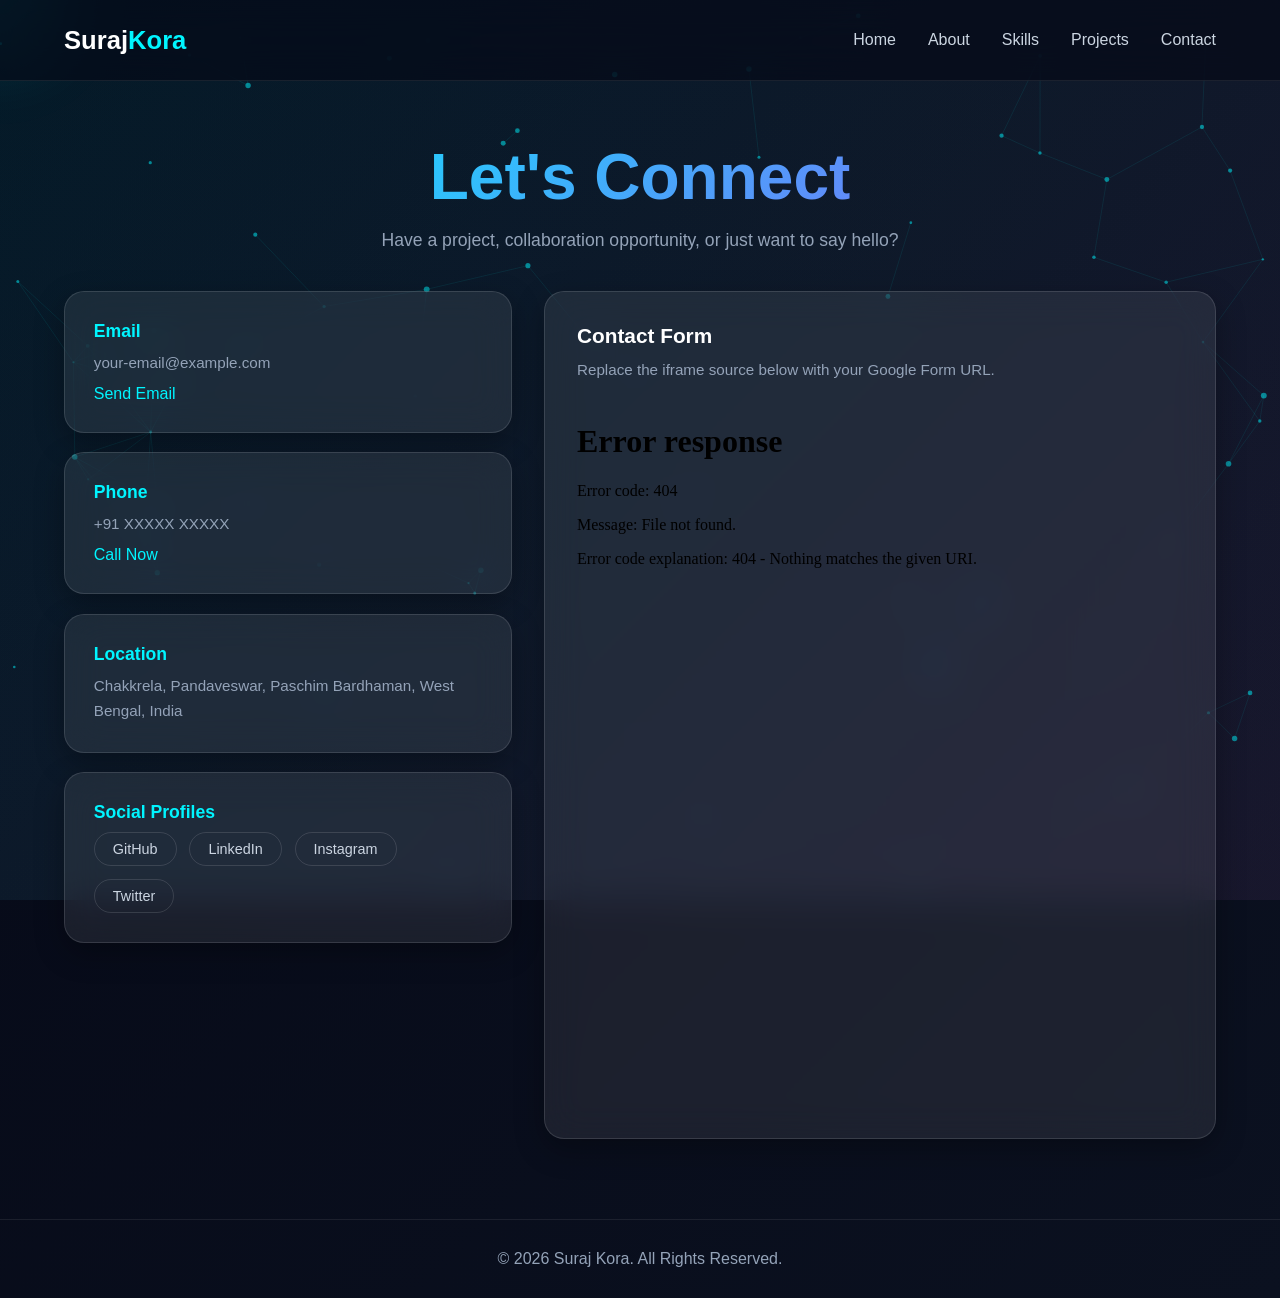
==== contact.html @ 85514a06 "Add files via upload" ====
<!DOCTYPE html><html lang="en"><head><meta charset="UTF-8">
<meta name="viewport" content="width=device-width, initial-scale=1.0"><title>Contact | Suraj Kora</title><meta name="description"
content="Contact Suraj Kora for collaboration, freelance work, projects and opportunities.">

<link rel="stylesheet" href="css/style.css">
<link rel="stylesheet" href="css/animations.css">
<link rel="stylesheet" href="css/responsive.css"><script defer src="js/main.js"></script><script defer src="js/animations.js"></script></head><body><div id="particles"></div><header class="header"><nav class="navbar container"><a href="index.html" class="logo">
Suraj<span>Kora</span>
</a><ul class="nav-links"><li><a href="index.html">Home</a></li>
<li><a href="index.html#about">About</a></li>
<li><a href="skills.html">Skills</a></li>
<li><a href="projects.html">Projects</a></li>
<li><a href="contact.html" class="active">Contact</a></li></ul><div class="hamburger"><span></span>
<span></span>
<span></span>

</div></nav></header><section class="container page-hero"><div class="section-title reveal"><h1>Let's Connect</h1><p>Have a project, collaboration opportunity,
or just want to say hello?

</p></div></section><section class="container"><div class="contact-grid"><div class="contact-info"><div class="glass contact-card reveal"><h3>Email</h3><p>
your-email@example.com
</p><a href="mailto:your-email@example.com">Send Email

</a></div><div class="glass contact-card reveal"><h3>Phone</h3><p>
+91 XXXXX XXXXX
</p><a href="tel:+91XXXXXXXXXX">Call Now

</a></div><div class="glass contact-card reveal"><h3>Location</h3><p>Chakkrela,
Pandaveswar,
Paschim Bardhaman,
West Bengal,
India

</p></div><div class="glass contact-card reveal"><h3>Social Profiles</h3><div class="contact-social"><a href="#">
GitHub
</a><a href="#">
LinkedIn
</a><a href="#">
Instagram
</a><a href="#">
Twitter
</a></div></div></div><div class="glass form-card reveal"><h3>
Contact Form
</h3><p>Replace the iframe source below
with your Google Form URL.

</p><iframe src="YOUR_GOOGLE_FORM_LINK"
width="100%"
height="700"
frameborder="0"
marginheight="0"
marginwidth="0"
title="Contact Form"
loading="lazy"
style="border:0;border-radius:12px;">
</iframe></div></div></section><footer class="footer"><p>
© 2026 Suraj Kora. All Rights Reserved.
</p></footer></body>
</html>
---- css/style.css ----
/* ==========================================
SURAJ KORA PORTFOLIO
MAIN STYLESHEET
========================================== */

:root{

--bg-primary:#050816;
--bg-secondary:#0b1120;
--card-bg:rgba(255,255,255,.08);

--accent:#00f5ff;
--accent2:#8b5cf6;
--accent3:#ff4ecd;

--white:#ffffff;
--text:#cbd5e1;
--text-light:#94a3b8;

--border:rgba(255,255,255,.12);

--shadow:
0 10px 30px rgba(0,0,0,.3);

--radius:20px;

--transition:.35s ease;

}

/* ==========================================
RESET
========================================== */

*{
margin:0;
padding:0;
box-sizing:border-box;
}

html{
scroll-behavior:smooth;
}

body{

font-family:'Poppins',sans-serif;

background:
linear-gradient(
135deg,
#050816,
#0b1120
);

color:var(--white);

overflow-x:hidden;

min-height:100vh;

}

img{
max-width:100%;
display:block;
}

a{
text-decoration:none;
}

ul{
list-style:none;
}

/* ==========================================
REUSABLE
========================================== */

.container{

width:min(1200px,90%);
margin:auto;

}

.section-title{

text-align:center;
margin-bottom:4rem;

}

.section-title h2{

font-size:clamp(2rem,4vw,3rem);
margin-bottom:.7rem;

}

.section-title p{

color:var(--text-light);

}

.glass{

background:var(--card-bg);

backdrop-filter:blur(18px);

border:1px solid var(--border);

border-radius:var(--radius);

box-shadow:var(--shadow);

}

.btn{

display:inline-flex;

align-items:center;
justify-content:center;

padding:14px 28px;

border-radius:50px;

font-weight:600;

transition:var(--transition);

cursor:pointer;

}

.btn-primary{

background:
linear-gradient(
135deg,
var(--accent),
var(--accent2)
);

color:#000;

}

.btn-primary:hover{

transform:translateY(-5px);

}

.btn-secondary{

border:1px solid var(--border);

color:var(--white);

}

.btn-secondary:hover{

background:rgba(255,255,255,.08);

}

/* ==========================================
PARTICLES
========================================== */

#particles{

position:fixed;

top:0;
left:0;

width:100%;
height:100%;

z-index:-2;

}

/* ==========================================
FLOATING SHAPES
========================================== */

.floating-shape{

position:fixed;

border-radius:50%;

filter:blur(80px);

opacity:.25;

z-index:-1;

}

.shape1{

width:300px;
height:300px;

background:var(--accent);

top:10%;
left:-100px;

}

.shape2{

width:350px;
height:350px;

background:var(--accent2);

right:-120px;
top:50%;

}

.shape3{

width:250px;
height:250px;

background:var(--accent3);

bottom:-100px;
left:40%;

}

/* ==========================================
HEADER
========================================== */

.header{

position:fixed;

width:100%;

top:0;

z-index:1000;

backdrop-filter:blur(20px);

background:
rgba(5,8,22,.65);

border-bottom:
1px solid rgba(255,255,255,.08);

}

.navbar{

height:80px;

display:flex;

align-items:center;
justify-content:space-between;

}

.logo{

font-size:1.6rem;

font-weight:800;

color:white;

}

.logo span{

color:var(--accent);

}

.nav-links{

display:flex;
gap:2rem;

}

.nav-links a{

color:var(--text);

transition:var(--transition);

}

.nav-links a:hover,
.nav-links a.active{

color:var(--accent);

}

.hamburger{

display:none;

flex-direction:column;

gap:5px;

cursor:pointer;

}

.hamburger span{

width:28px;
height:3px;

background:white;

border-radius:50px;

}

/* ==========================================
HERO SECTION
========================================== */

.hero{

min-height:100vh;

display:grid;

grid-template-columns:
repeat(2,1fr);

align-items:center;

gap:4rem;

padding-top:120px;

}

.hero-tag{

color:var(--accent);

margin-bottom:1rem;

font-size:1rem;

}

.hero-title{

font-size:
clamp(3rem,8vw,6rem);

line-height:1.1;

margin-bottom:1rem;

}

.typing-text{

font-size:
clamp(1.3rem,3vw,2rem);

color:var(--accent2);

margin-bottom:1.5rem;

min-height:50px;

}

.hero-description{

color:var(--text);

line-height:1.8;

margin-bottom:2rem;

}

.hero-buttons{

display:flex;
flex-wrap:wrap;

gap:1rem;

margin-bottom:2rem;

}

.social-links{

display:flex;

gap:1rem;

flex-wrap:wrap;

}

.social-links a{

color:var(--text-light);

transition:var(--transition);

}

.social-links a:hover{

color:var(--accent);

}

/* ==========================================
PROFILE CARD
========================================== */

.profile-card{

position:relative;

padding:20px;

max-width:420px;

margin:auto;

overflow:hidden;

}

.profile-card img{

border-radius:20px;

}

.glow-ring{

position:absolute;

inset:-100px;

background:
radial-gradient(
circle,
rgba(0,245,255,.25),
transparent
);

pointer-events:none;

}

/* ==========================================
ABOUT
========================================== */

.about{

padding:120px 0;

}

.about-grid{

display:grid;

grid-template-columns:
1.2fr 1fr;

gap:2rem;

}

.about-text{

padding:2rem;

}

.about-text h3{

margin-bottom:1rem;

}

.about-text p{

color:var(--text);

line-height:1.9;

}

.info-cards{

display:grid;

grid-template-columns:
repeat(2,1fr);

gap:1rem;

}

.info-card{

padding:1.5rem;

}

.info-card h4{

margin-bottom:.5rem;

color:var(--accent);

}

.info-card p{

color:var(--text);

}

/* ==========================================
STATS
========================================== */

.quick-stats{

display:grid;

grid-template-columns:
repeat(3,1fr);

gap:1.5rem;

padding-bottom:120px;

}

.stat-card{

text-align:center;

padding:2rem;

}

.stat-card h3{

font-size:2.5rem;

color:var(--accent);

}

.stat-card p{

color:var(--text);

}

/* ==========================================
FOOTER
========================================== */

.footer{

border-top:
1px solid rgba(255,255,255,.08);

text-align:center;

padding:30px 0;

color:var(--text-light);

}

/* ==========================================
PAGE HERO (INNER PAGES)
========================================== */

.page-hero{

padding-top:140px;
padding-bottom:40px;

text-align:center;

}

.page-hero .section-title{

margin-bottom:0;

}

.page-hero h1{

font-size:clamp(2.5rem,5vw,4rem);
margin-bottom:1rem;

background:
linear-gradient(
135deg,
var(--accent),
var(--accent2)
);

-webkit-background-clip:text;
-webkit-text-fill-color:transparent;
background-clip:text;

}

.page-hero p{

color:var(--text-light);
font-size:1.1rem;

}

/* ==========================================
SKILLS PAGE
========================================== */

.skills-grid{

display:grid;

grid-template-columns:
repeat(2,1fr);

gap:2rem;

margin-bottom:4rem;

}

.skill-card{

padding:2rem;

}

.skill-card h3{

font-size:1.3rem;
margin-bottom:1.5rem;

color:var(--accent);

}

.skill{

margin-bottom:1.2rem;

}

.skill span{

display:flex;
justify-content:space-between;

margin-bottom:.5rem;

font-size:.95rem;

color:var(--text);

}

.skill span:last-child{

color:var(--accent);
font-weight:600;

}

.progress{

width:100%;
height:8px;

background:rgba(255,255,255,.08);
border-radius:50px;

overflow:hidden;

}

.progress-fill{

height:100%;

background:
linear-gradient(
90deg,
var(--accent),
var(--accent2)
);

border-radius:50px;

transition:width 1.5s ease;

}

/* ==========================================
TOOLS & SOFT SKILLS GRID
========================================== */

.tool-grid{

display:grid;

grid-template-columns:
repeat(auto-fill,minmax(180px,1fr));

gap:1.2rem;

margin-bottom:4rem;

}

.tool-card{

padding:1.5rem;

text-align:center;

font-weight:500;

color:var(--text);

cursor:default;

transition:var(--transition);

}

.tool-card:hover{

color:var(--accent);

border-color:rgba(0,245,255,.3);

}

/* ==========================================
PROJECTS PAGE
========================================== */

.project-filters{

display:flex;
flex-wrap:wrap;

justify-content:center;

gap:1rem;

margin-bottom:3rem;

}

.filter-btn{

padding:10px 24px;

border-radius:50px;

border:1px solid var(--border);

background:transparent;

color:var(--text);

font-family:'Poppins',sans-serif;
font-size:.95rem;
font-weight:500;

cursor:pointer;

transition:var(--transition);

}

.filter-btn:hover,
.filter-btn.active{

background:
linear-gradient(
135deg,
var(--accent),
var(--accent2)
);

color:#000;
border-color:transparent;

}

.projects-grid{

display:grid;

grid-template-columns:
repeat(auto-fill,minmax(340px,1fr));

gap:2rem;

padding-bottom:80px;

}

.project-card{

overflow:hidden;

transition:var(--transition);

}

.project-card img{

width:100%;
height:220px;

object-fit:cover;

border-radius:
var(--radius) var(--radius) 0 0;

}

.project-card.hidden{

display:none;

}

.project-content{

padding:1.5rem;

}

.project-tag{

display:inline-block;

padding:4px 14px;

border-radius:50px;

font-size:.8rem;
font-weight:600;

background:
rgba(0,245,255,.15);

color:var(--accent);

margin-bottom:.8rem;

}

.project-content h3{

font-size:1.2rem;
margin-bottom:.6rem;

}

.project-content p{

color:var(--text-light);
font-size:.92rem;
line-height:1.7;
margin-bottom:1.2rem;

}

.project-buttons{

display:flex;
gap:.8rem;

flex-wrap:wrap;

}

.project-buttons .btn{

padding:10px 20px;
font-size:.9rem;

}

/* ==========================================
CONTACT PAGE
========================================== */

.contact-grid{

display:grid;

grid-template-columns:
1fr 1.5fr;

gap:2rem;

padding-bottom:80px;

}

.contact-info{

display:flex;
flex-direction:column;
gap:1.2rem;

}

.contact-card{

padding:1.8rem;

}

.contact-card h3{

font-size:1.1rem;
margin-bottom:.6rem;

color:var(--accent);

}

.contact-card p{

color:var(--text-light);
font-size:.95rem;
line-height:1.6;

}

.contact-card a{

display:inline-block;
margin-top:.6rem;

color:var(--accent);
font-weight:500;

transition:var(--transition);

}

.contact-card a:hover{

color:var(--accent2);

}

.contact-social{

display:flex;
flex-wrap:wrap;
gap:.8rem;
margin-top:.5rem;

}

.contact-social a{

display:inline-flex;
align-items:center;

padding:8px 18px;

border-radius:50px;

border:1px solid var(--border);

color:var(--text);
font-size:.9rem;

transition:var(--transition);

margin-top:0;

}

.contact-social a:hover{

background:
linear-gradient(
135deg,
var(--accent),
var(--accent2)
);

color:#000;
border-color:transparent;

}

.form-card{

padding:2rem;

}

.form-card h3{

font-size:1.3rem;
margin-bottom:.8rem;

}

.form-card > p{

color:var(--text-light);
margin-bottom:1.5rem;
font-size:.95rem;

}

.form-card iframe{

width:100%;
min-height:500px;

border:none;
border-radius:12px;

}

/* ==========================================
CUSTOM SCROLLBAR
========================================== */

::-webkit-scrollbar{

width:8px;

}

::-webkit-scrollbar-track{

background:#050816;

}

::-webkit-scrollbar-thumb{

background:
linear-gradient(
var(--accent),
var(--accent2)
);

border-radius:50px;

}
---- css/animations.css ----
/* ==========================================
PREMIUM ANIMATIONS
========================================== */

/* ==========================================
GLOBAL TRANSITIONS
========================================== */

*{
transition:
background-color .3s ease,
color .3s ease,
border-color .3s ease,
transform .35s ease;
}

/* ==========================================
AURORA BACKGROUND
========================================== */

body::before{

content:"";

position:fixed;

inset:0;

background:
linear-gradient(
-45deg,
rgba(0,245,255,.08),
rgba(139,92,246,.08),
rgba(255,78,205,.08),
rgba(0,245,255,.08)
);

background-size:
400% 400%;

animation:
auroraMove 15s ease infinite;

z-index:-3;

}

@keyframes auroraMove{

0%{
    background-position:0% 50%;
}

50%{
    background-position:100% 50%;
}

100%{
    background-position:0% 50%;
}

}

/* ==========================================
FLOATING SHAPES
========================================== */

.shape1{
animation:
floatBlob1 12s ease-in-out infinite;
}

.shape2{
animation:
floatBlob2 14s ease-in-out infinite;
}

.shape3{
animation:
floatBlob3 16s ease-in-out infinite;
}

@keyframes floatBlob1{

0%,100%{
    transform:
    translateY(0px);
}

50%{
    transform:
    translateY(-60px);
}

}

@keyframes floatBlob2{

0%,100%{
    transform:
    translateX(0px);
}

50%{
    transform:
    translateX(-80px);
}

}

@keyframes floatBlob3{

0%,100%{
    transform:
    translateY(0px)
    translateX(0px);
}

50%{
    transform:
    translateY(-40px)
    translateX(40px);
}

}

/* ==========================================
HERO IMAGE FLOATING
========================================== */

.profile-card{

animation:
profileFloat 5s ease-in-out infinite;

}

@keyframes profileFloat{

0%,100%{

    transform:
    translateY(0px);
}

50%{

    transform:
    translateY(-18px);
}

}

/* ==========================================
PROFILE GLOW RING
========================================== */

.glow-ring{

animation:
pulseGlow 4s ease infinite;

}

@keyframes pulseGlow{

0%,100%{

    opacity:.5;
    transform:scale(1);
}

50%{

    opacity:1;
    transform:scale(1.2);
}

}

/* ==========================================
SCROLL REVEAL
========================================== */

.reveal{

opacity:0;

transform:
translateY(60px);

transition:
.8s ease;

}

.reveal.active{

opacity:1;

transform:
translateY(0);

}

/* ==========================================
LEFT REVEAL
========================================== */

.reveal-left{

opacity:0;

transform:
translateX(-80px);

transition:
.8s ease;

}

.reveal-left.active{

opacity:1;

transform:
translateX(0);

}

/* ==========================================
RIGHT REVEAL
========================================== */

.reveal-right{

opacity:0;

transform:
translateX(80px);

transition:
.8s ease;

}

.reveal-right.active{

opacity:1;

transform:
translateX(0);

}

/* ==========================================
SCALE REVEAL
========================================== */

.reveal-scale{

opacity:0;

transform:
scale(.8);

transition:
.8s ease;

}

.reveal-scale.active{

opacity:1;

transform:
scale(1);

}

/* ==========================================
GLASS CARD HOVER
========================================== */

.glass{

position:relative;

overflow:hidden;

}

.glass::before{

content:"";

position:absolute;

top:0;
left:-100%;

width:100%;
height:100%;

background:
linear-gradient(
90deg,
transparent,
rgba(255,255,255,.12),
transparent
);

transition:
.8s ease;

}

.glass:hover::before{

left:100%;

}

/* ==========================================
3D CARD EFFECT
========================================== */

.info-card,
.stat-card,
.profile-card{

transform-style:
preserve-3d;

}

.info-card:hover,
.stat-card:hover{

transform:
perspective(1000px)
rotateX(5deg)
rotateY(8deg)
translateY(-10px);

box-shadow:
0 20px 40px rgba(0,0,0,.3);

}

/* ==========================================
BUTTON SHINE
========================================== */

.btn{

position:relative;

overflow:hidden;

}

.btn::after{

content:"";

position:absolute;

top:0;
left:-120%;

width:60%;
height:100%;

background:
linear-gradient(
120deg,
transparent,
rgba(255,255,255,.5),
transparent
);

transform:
skewX(-25deg);

}

.btn:hover::after{

animation:
shine .9s linear;

}

@keyframes shine{

100%{
    left:150%;
}

}

/* ==========================================
SOCIAL LINK EFFECT
========================================== */

.social-links a{

position:relative;

}

.social-links a::after{

content:"";

position:absolute;

left:0;
bottom:-4px;

width:0;
height:2px;

background:var(--accent);

transition:.3s ease;

}

.social-links a:hover::after{

width:100%;

}

/* ==========================================
NAVBAR EFFECT
========================================== */

.nav-links a{

position:relative;

}

.nav-links a::after{

content:"";

position:absolute;

left:0;
bottom:-6px;

width:0;
height:2px;

background:var(--accent);

transition:.3s ease;

}

.nav-links a:hover::after,
.nav-links a.active::after{

width:100%;

}

/* ==========================================
HERO TITLE GLOW
========================================== */

.hero-title{

animation:
titleGlow 4s ease infinite;

}

@keyframes titleGlow{

0%,100%{

    text-shadow:
    0 0 10px rgba(0,245,255,.25);
}

50%{

    text-shadow:
    0 0 25px rgba(0,245,255,.55);
}

}

/* ==========================================
STAT NUMBER GLOW
========================================== */

.stat-card h3{

animation:
statGlow 3s ease infinite;

}

@keyframes statGlow{

0%,100%{

    text-shadow:
    0 0 8px rgba(0,245,255,.25);
}

50%{

    text-shadow:
    0 0 20px rgba(0,245,255,.7);
}

}

/* ==========================================
PAGE LOAD
========================================== */

body{

animation:
pageFade 1s ease;

}

@keyframes pageFade{

from{

    opacity:0;
}

to{

    opacity:1;
}

}

/* ==========================================
MOUSE PARALLAX READY
========================================== */

.parallax{

will-change:
transform;

}

/* ==========================================
FLOATING ICON EFFECT
========================================== */

.float-icon{

animation:
floatIcon 4s ease-in-out infinite;

}

@keyframes floatIcon{

0%,100%{

    transform:
    translateY(0);
}

50%{

    transform:
    translateY(-12px);
}

}

/* ==========================================
PERFORMANCE
========================================== */

.reveal,
.profile-card,
.info-card,
.stat-card,
.floating-shape{

will-change:
transform;

}
---- css/responsive.css ----
/* ==========================================
RESPONSIVE DESIGN
MOBILE FIRST
========================================== */

/* ==========================================
LARGE TABLETS
========================================== */

@media (max-width: 1024px){

.hero{

    grid-template-columns:1fr;

    text-align:center;

    gap:3rem;
}

.hero-image{

    order:-1;
}

.hero-buttons{

    justify-content:center;
}

.social-links{

    justify-content:center;
}

.about-grid{

    grid-template-columns:1fr;
}

.profile-card{

    max-width:350px;
}

.skills-grid{

    grid-template-columns:1fr;
}

.contact-grid{

    grid-template-columns:1fr;
}

.projects-grid{

    grid-template-columns:repeat(auto-fill,minmax(300px,1fr));
}

}

/* ==========================================
TABLET DEVICES
========================================== */

@media (max-width: 768px){

.navbar{

    height:75px;
}

.hamburger{

    display:flex;
    z-index:2000;
}

.nav-links{

    position:fixed;

    top:75px;
    right:-100%;

    width:280px;
    height:calc(100vh - 75px);

    flex-direction:column;

    align-items:center;
    justify-content:flex-start;

    padding-top:3rem;

    gap:2rem;

    background:
    rgba(5,8,22,.98);

    backdrop-filter:
    blur(25px);

    transition:.4s ease;

    border-left:
    1px solid rgba(255,255,255,.08);
}

.nav-links.active{

    right:0;
}

.nav-links a{

    font-size:1.05rem;
}

.hero{

    min-height:auto;

    padding-top:130px;
    padding-bottom:80px;
}

.hero-title{

    font-size:3rem;
}

.typing-text{

    min-height:40px;
}

.hero-description{

    font-size:.95rem;
}

.about{

    padding:80px 0;
}

.info-cards{

    grid-template-columns:1fr;
}

.quick-stats{

    grid-template-columns:1fr;
}

.section-title{

    margin-bottom:3rem;
}

.tool-grid{

    grid-template-columns:repeat(auto-fill,minmax(150px,1fr));
}

.project-filters{

    gap:.6rem;
}

.filter-btn{

    padding:8px 18px;
    font-size:.85rem;
}

.projects-grid{

    grid-template-columns:1fr;
}

.project-card img{

    height:200px;
}

.contact-social{

    gap:.5rem;
}

.form-card iframe{

    min-height:400px;
}

}

/* ==========================================
MOBILE DEVICES
========================================== */

@media (max-width: 576px){

.container{

    width:92%;
}

.hero{

    gap:2rem;
}

.hero-title{

    font-size:2.6rem;
}

.hero-description{

    line-height:1.7;
}

.hero-buttons{

    flex-direction:column;
}

.btn{

    width:100%;
}

.profile-card{

    max-width:280px;
}

.about-text{

    padding:1.5rem;
}

.info-card{

    padding:1.2rem;
}

.stat-card{

    padding:1.5rem;
}

.stat-card h3{

    font-size:2rem;
}

.footer{

    font-size:.9rem;
}

.page-hero h1{

    font-size:2.2rem;
}

.skill-card{

    padding:1.5rem;
}

.tool-grid{

    grid-template-columns:repeat(auto-fill,minmax(130px,1fr));
    gap:.8rem;
}

.tool-card{

    padding:1rem;
    font-size:.9rem;
}

.project-buttons{

    flex-direction:column;
}

.project-buttons .btn{

    width:100%;
    text-align:center;
}

.contact-social{

    flex-direction:column;
}

.contact-social a{

    text-align:center;
    justify-content:center;
}

}

/* ==========================================
SMALL PHONES
========================================== */

@media (max-width: 400px){

.hero-title{

    font-size:2.2rem;
}

.typing-text{

    font-size:1.1rem;
}

.logo{

    font-size:1.3rem;
}

.btn{

    padding:12px 20px;
}

.page-hero h1{

    font-size:1.9rem;
}

.project-card img{

    height:180px;
}

}

/* ==========================================
LARGE DESKTOPS
========================================== */

@media (min-width: 1440px){

.container{

    width:min(1350px,90%);
}

.hero-title{

    font-size:6.5rem;
}

.hero-description{

    font-size:1.1rem;
}

}

/* ==========================================
ULTRA WIDE DISPLAYS
========================================== */

@media (min-width: 1800px){

.container{

    width:min(1600px,85%);
}

.hero{

    gap:8rem;
}

}

/* ==========================================
LANDSCAPE MOBILE
========================================== */

@media (max-height: 600px)
and (orientation: landscape){

.hero{

    min-height:auto;

    padding-top:120px;
    padding-bottom:80px;
}

}

/* ==========================================
TOUCH DEVICES
========================================== */

@media (hover:none){

.info-card:hover,
.stat-card:hover{

    transform:none;
}

}

/* ==========================================
REDUCED MOTION
========================================== */

@media (prefers-reduced-motion: reduce){

*,
*::before,
*::after{

    animation:none !important;
    transition:none !important;
    scroll-behavior:auto !important;
}

}
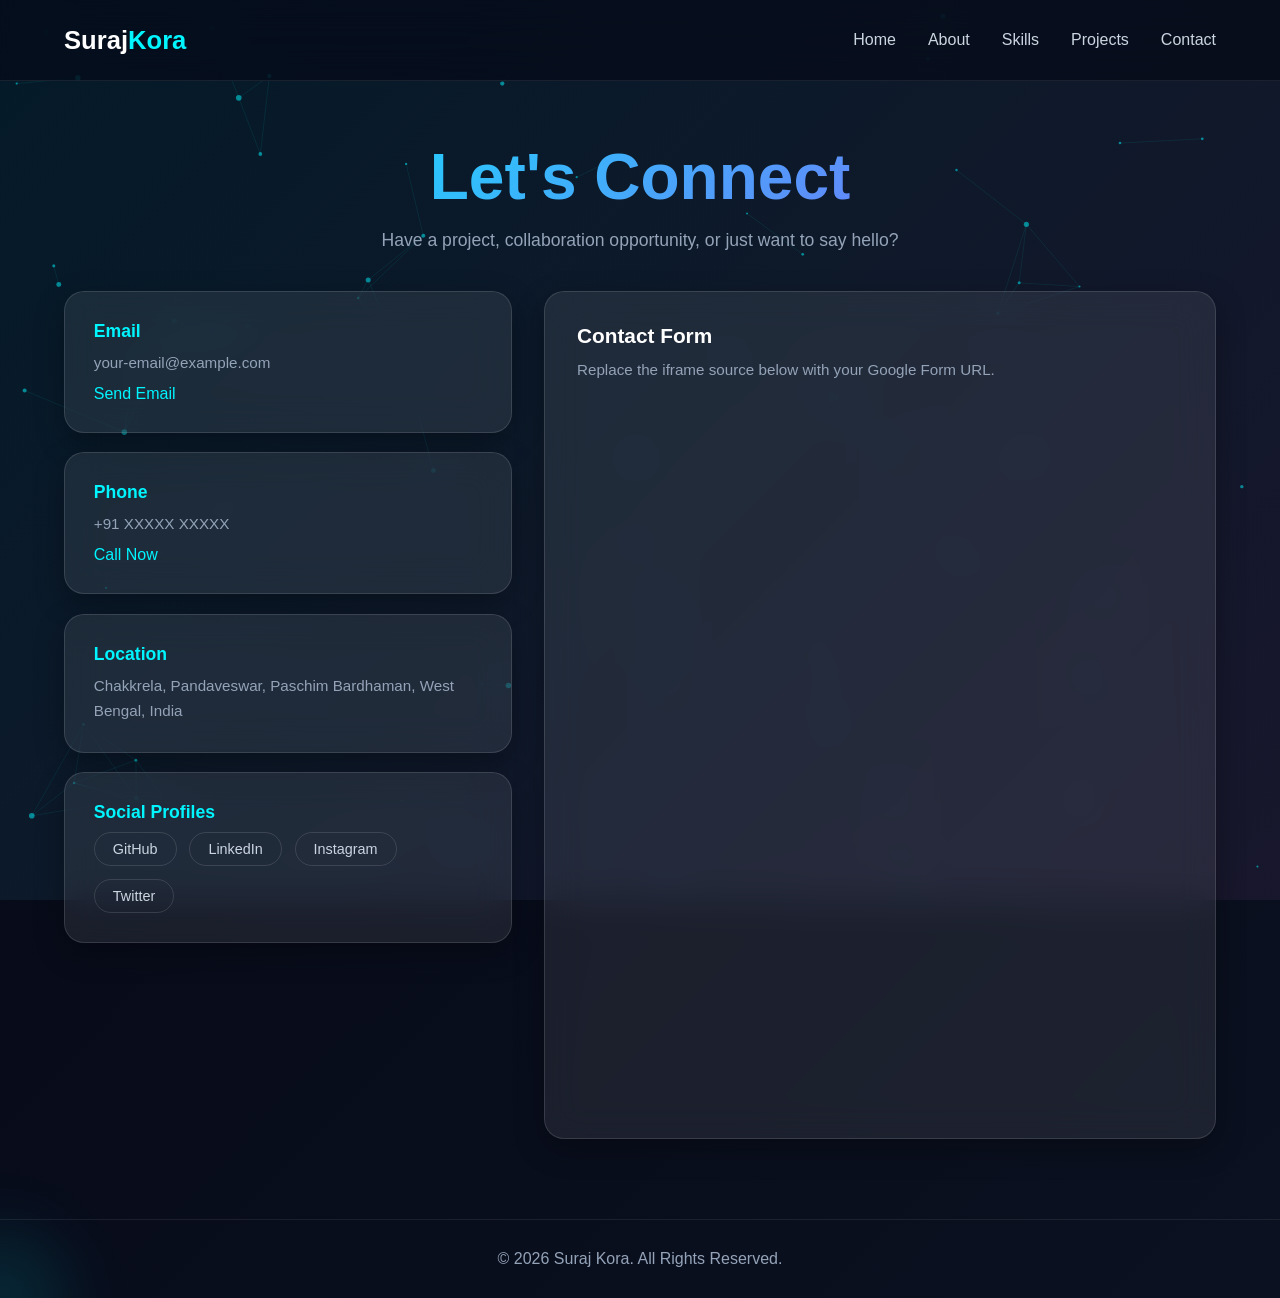
==== commit 56ff86e6: "Update contact.html" ====
--- a/contact.html
+++ b/contact.html
@@ -44,7 +44,7 @@
 </h3><p>Replace the iframe source below
 with your Google Form URL.
 
-</p><iframe src="YOUR_GOOGLE_FORM_LINK"
+</p><iframe src="https://docs.google.com/forms/d/e/1FAIpQLSdw9nfBU9cnzjdmKpLKS0VJdy9fPbGwPSeu8Rqe6JZv2KKSOw/viewform?usp=dialog"
 width="100%"
 height="700"
 frameborder="0"
@@ -56,4 +56,4 @@
 </iframe></div></div></section><footer class="footer"><p>
 © 2026 Suraj Kora. All Rights Reserved.
 </p></footer></body>
-</html>+</html>
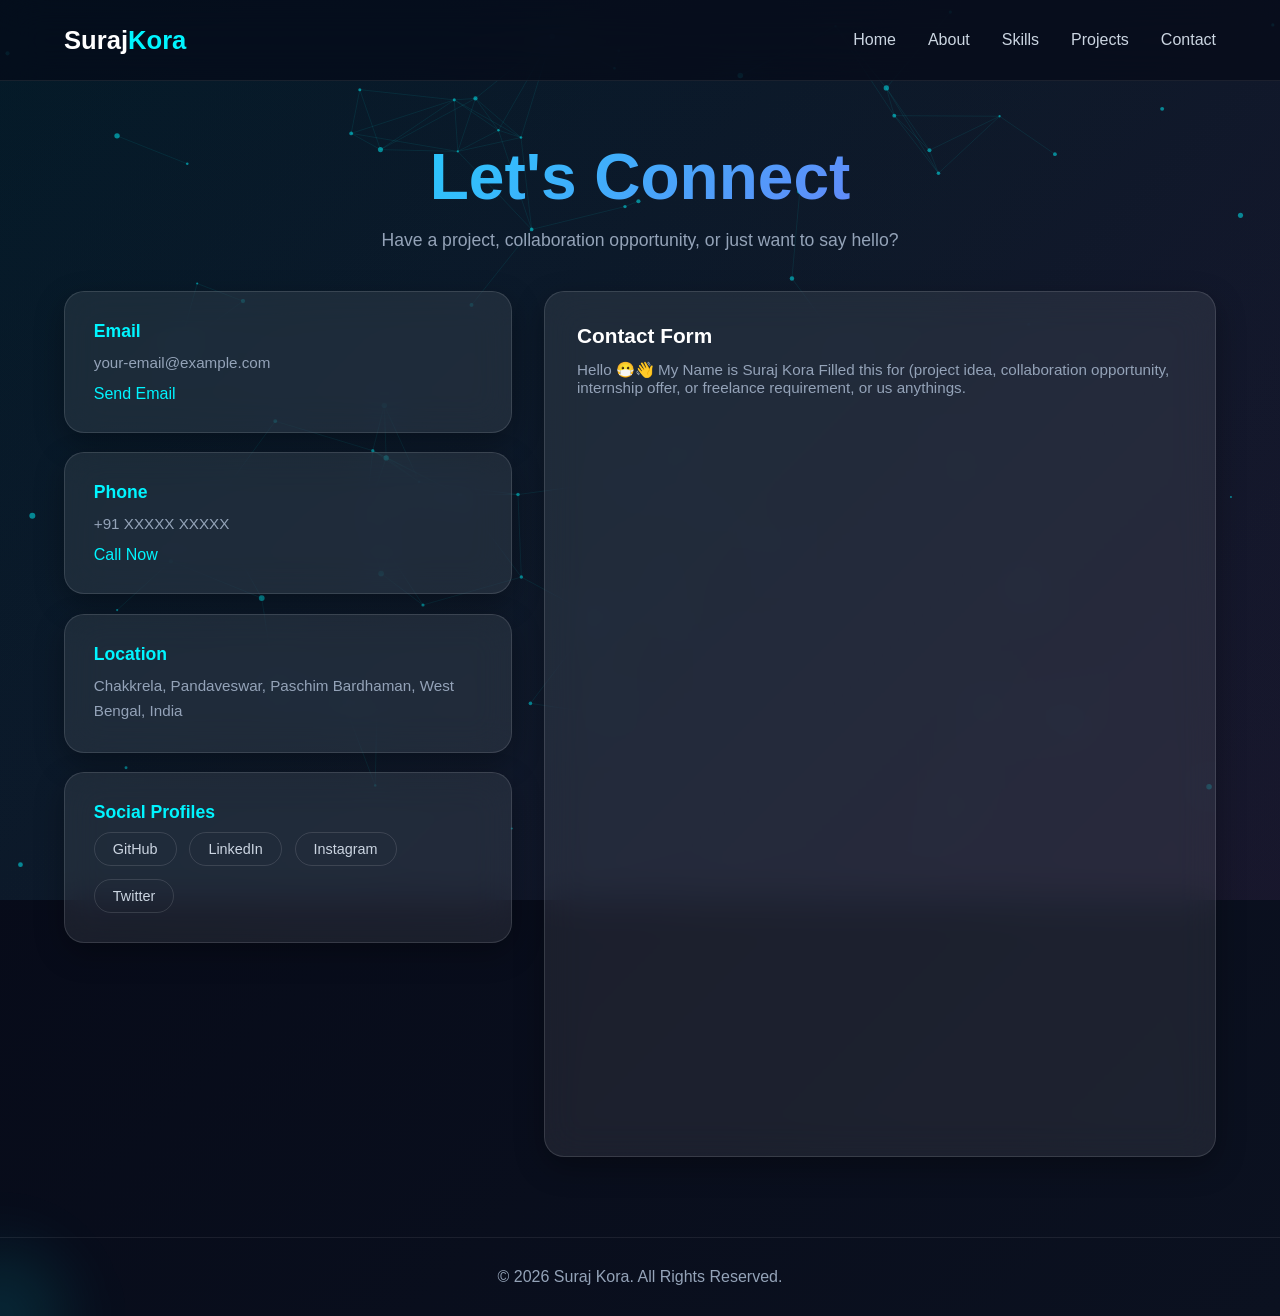
==== commit 43bc2707: "Update contact.html" ====
--- a/contact.html
+++ b/contact.html
@@ -41,8 +41,7 @@
 Twitter
 </a></div></div></div><div class="glass form-card reveal"><h3>
 Contact Form
-</h3><p>Replace the iframe source below
-with your Google Form URL.
+</h3><p>Hello 😷👋 My Name is Suraj Kora Filled this for (project idea, collaboration opportunity, internship offer, or freelance requirement, or us anythings.
 
 </p><iframe src="https://docs.google.com/forms/d/e/1FAIpQLSdw9nfBU9cnzjdmKpLKS0VJdy9fPbGwPSeu8Rqe6JZv2KKSOw/viewform?usp=dialog"
 width="100%"
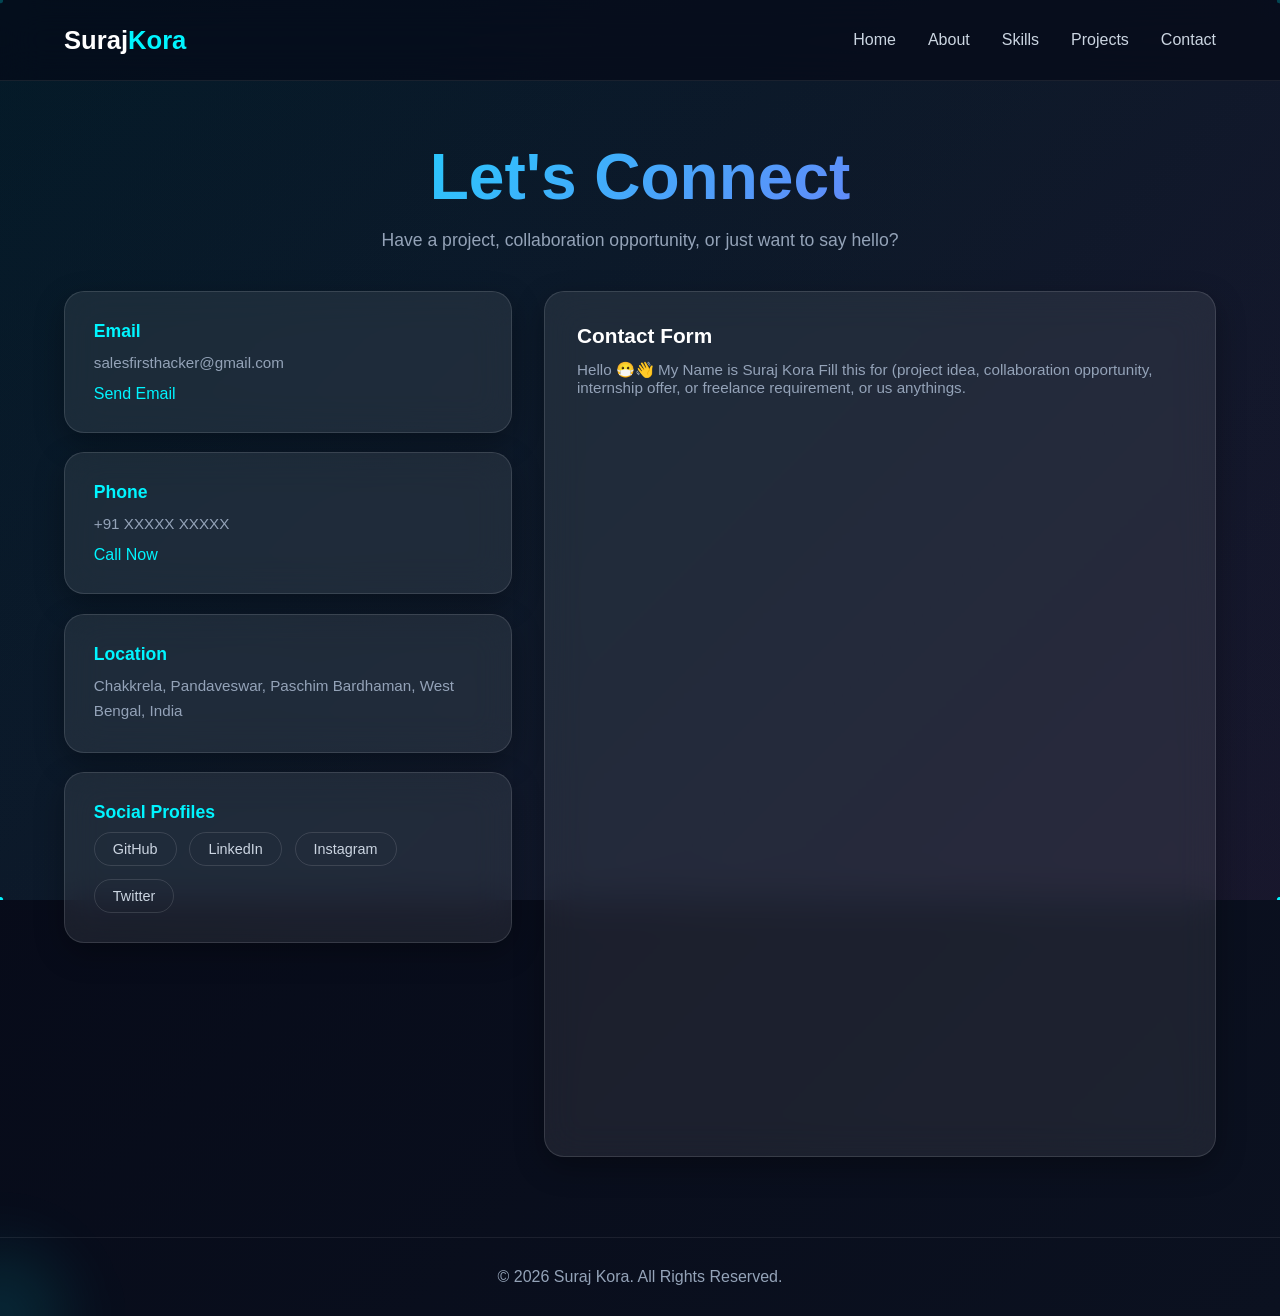
==== commit c858e7ad: "Update contact.html" ====
--- a/contact.html
+++ b/contact.html
@@ -18,8 +18,8 @@
 or just want to say hello?
 
 </p></div></section><section class="container"><div class="contact-grid"><div class="contact-info"><div class="glass contact-card reveal"><h3>Email</h3><p>
-your-email@example.com
-</p><a href="mailto:your-email@example.com">Send Email
+salesfirsthacker@gmail.com
+</p><a href="mailto:salesfirsthacker@gmail.com">Send Email
 
 </a></div><div class="glass contact-card reveal"><h3>Phone</h3><p>
 +91 XXXXX XXXXX
@@ -41,7 +41,7 @@
 Twitter
 </a></div></div></div><div class="glass form-card reveal"><h3>
 Contact Form
-</h3><p>Hello 😷👋 My Name is Suraj Kora Filled this for (project idea, collaboration opportunity, internship offer, or freelance requirement, or us anythings.
+</h3><p>Hello 😷👋 My Name is Suraj Kora Fill this for (project idea, collaboration opportunity, internship offer, or freelance requirement, or us anythings.
 
 </p><iframe src="https://docs.google.com/forms/d/e/1FAIpQLSdw9nfBU9cnzjdmKpLKS0VJdy9fPbGwPSeu8Rqe6JZv2KKSOw/viewform?usp=dialog"
 width="100%"
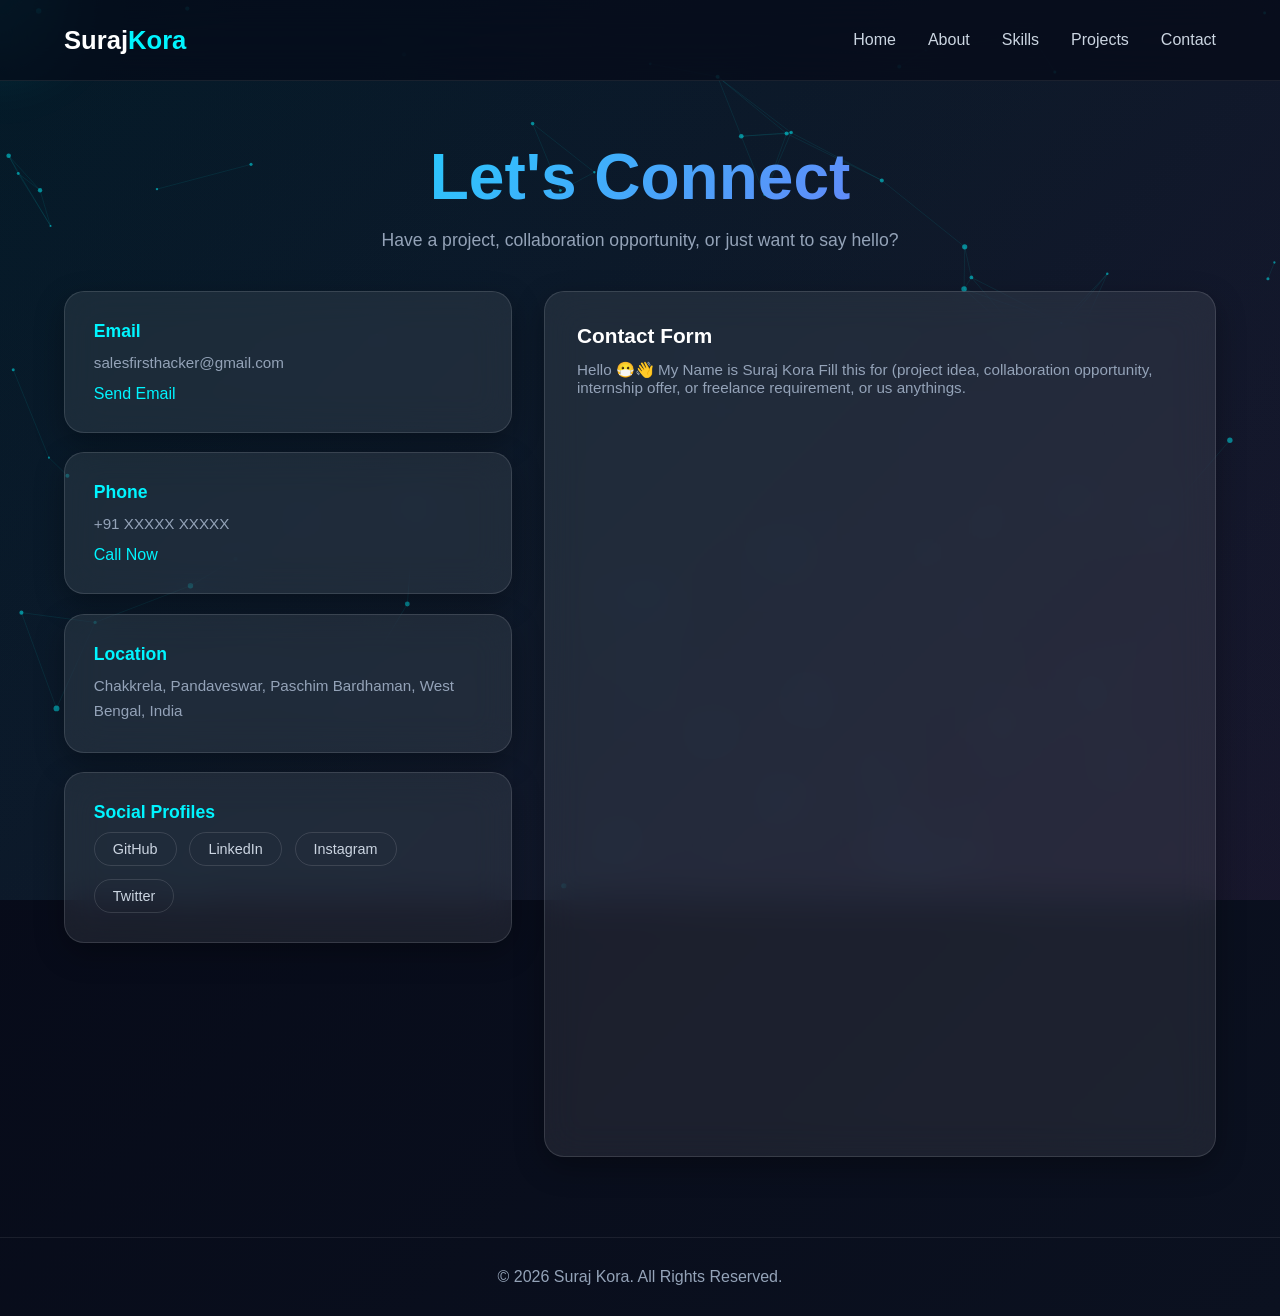
==== commit 61790411: "Update contact.html" ====
--- a/contact.html
+++ b/contact.html
@@ -33,7 +33,7 @@
 
 </p></div><div class="glass contact-card reveal"><h3>Social Profiles</h3><div class="contact-social"><a href="#">
 GitHub
-</a><a href="#">
+</a><a href="https://github.com/salesfirstkora-cloud">
 LinkedIn
 </a><a href="#">
 Instagram
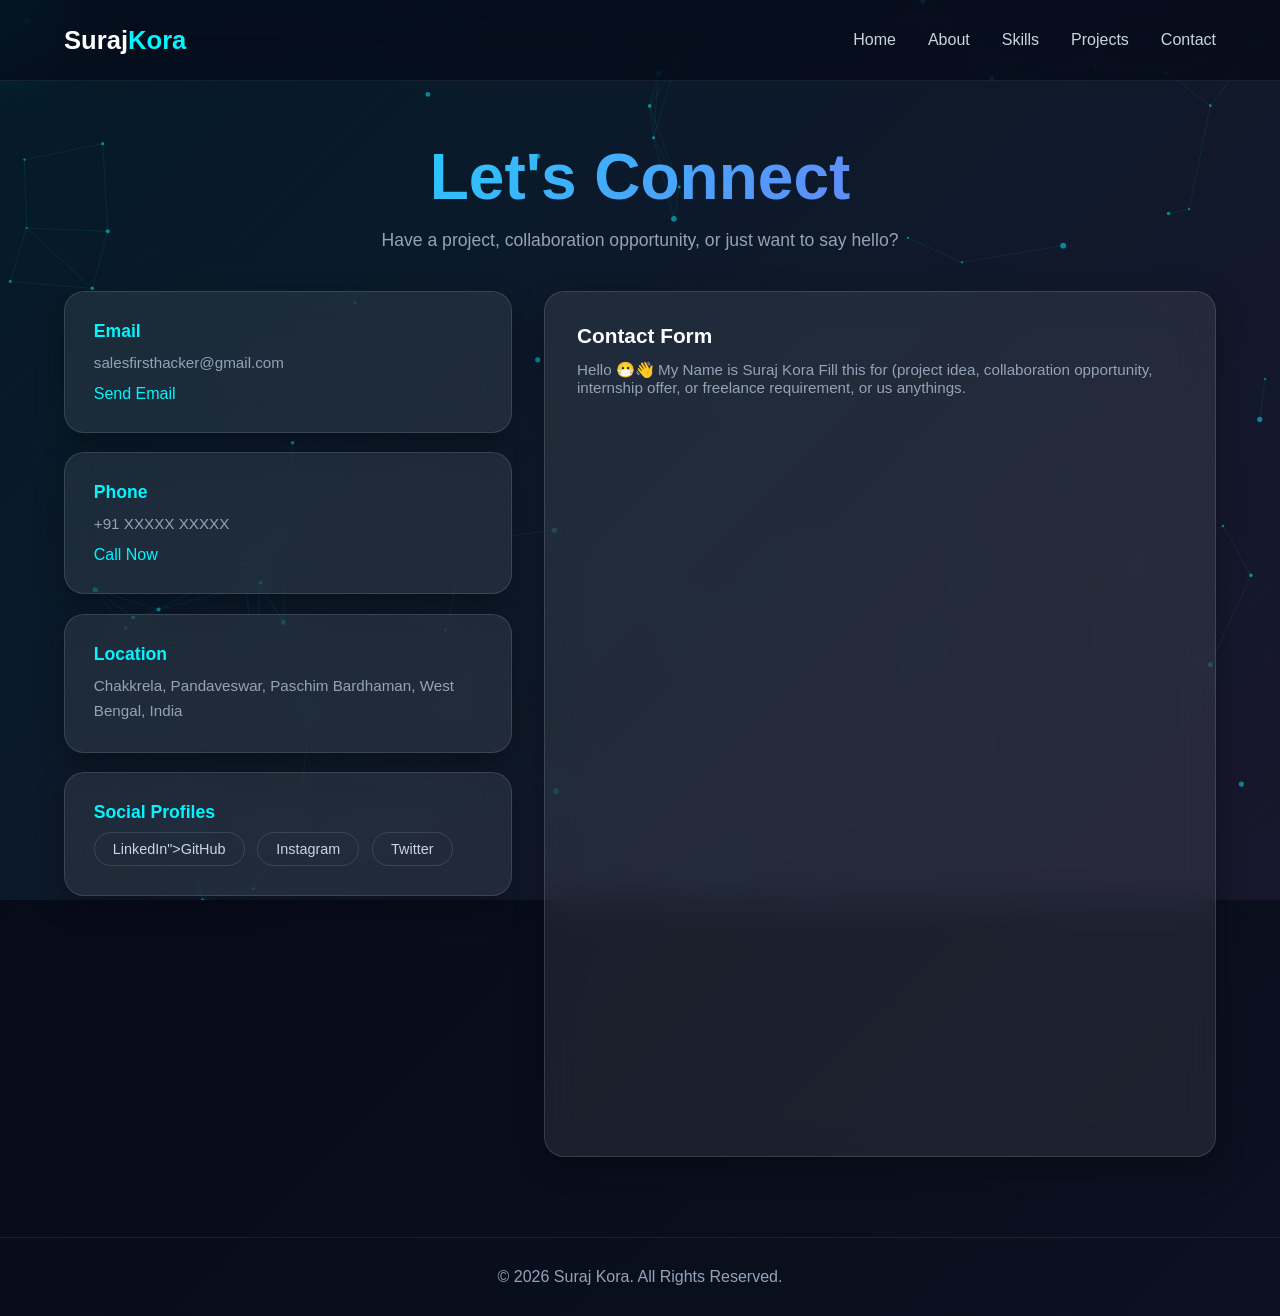
==== commit 0e5603be: "Update contact.html" ====
--- a/contact.html
+++ b/contact.html
@@ -1,5 +1,10 @@
-<!DOCTYPE html><html lang="en"><head><meta charset="UTF-8">
-<meta name="viewport" content="width=device-width, initial-scale=1.0"><title>Contact | Suraj Kora</title><meta name="description"
+<!DOCTYPE html>
+<html lang="en">
+  <head>
+    <meta charset="UTF-8">
+<meta name="viewport" content="width=device-width, initial-scale=1.0">
+    <title>Contact | Suraj Kora</title>
+    <meta name="description"
 content="Contact Suraj Kora for collaboration, freelance work, projects and opportunities.">
 
 <link rel="stylesheet" href="css/style.css">
@@ -31,15 +36,19 @@
 West Bengal,
 India
 
-</p></div><div class="glass contact-card reveal"><h3>Social Profiles</h3><div class="contact-social"><a href="#">
-GitHub
-</a><a href="https://github.com/salesfirstkora-cloud">
-LinkedIn
-</a><a href="#">
-Instagram
-</a><a href="#">
-Twitter
-</a></div></div></div><div class="glass form-card reveal"><h3>
+</p>
+</div>
+  <div class="glass contact-card reveal">
+    <h3>Social Profiles</h3>
+    <div class="contact-social">
+    <a href="https://github.com/salesfirstkora-cloud">LinkedIn">GitHub</a>
+    <a href="#</a>
+    <a href="#">Instagram</a>
+    <a href="#">Twitter</a>
+    </div>
+  </div>
+</div>
+  <div class="glass form-card reveal"><h3>
 Contact Form
 </h3><p>Hello 😷👋 My Name is Suraj Kora Fill this for (project idea, collaboration opportunity, internship offer, or freelance requirement, or us anythings.
 
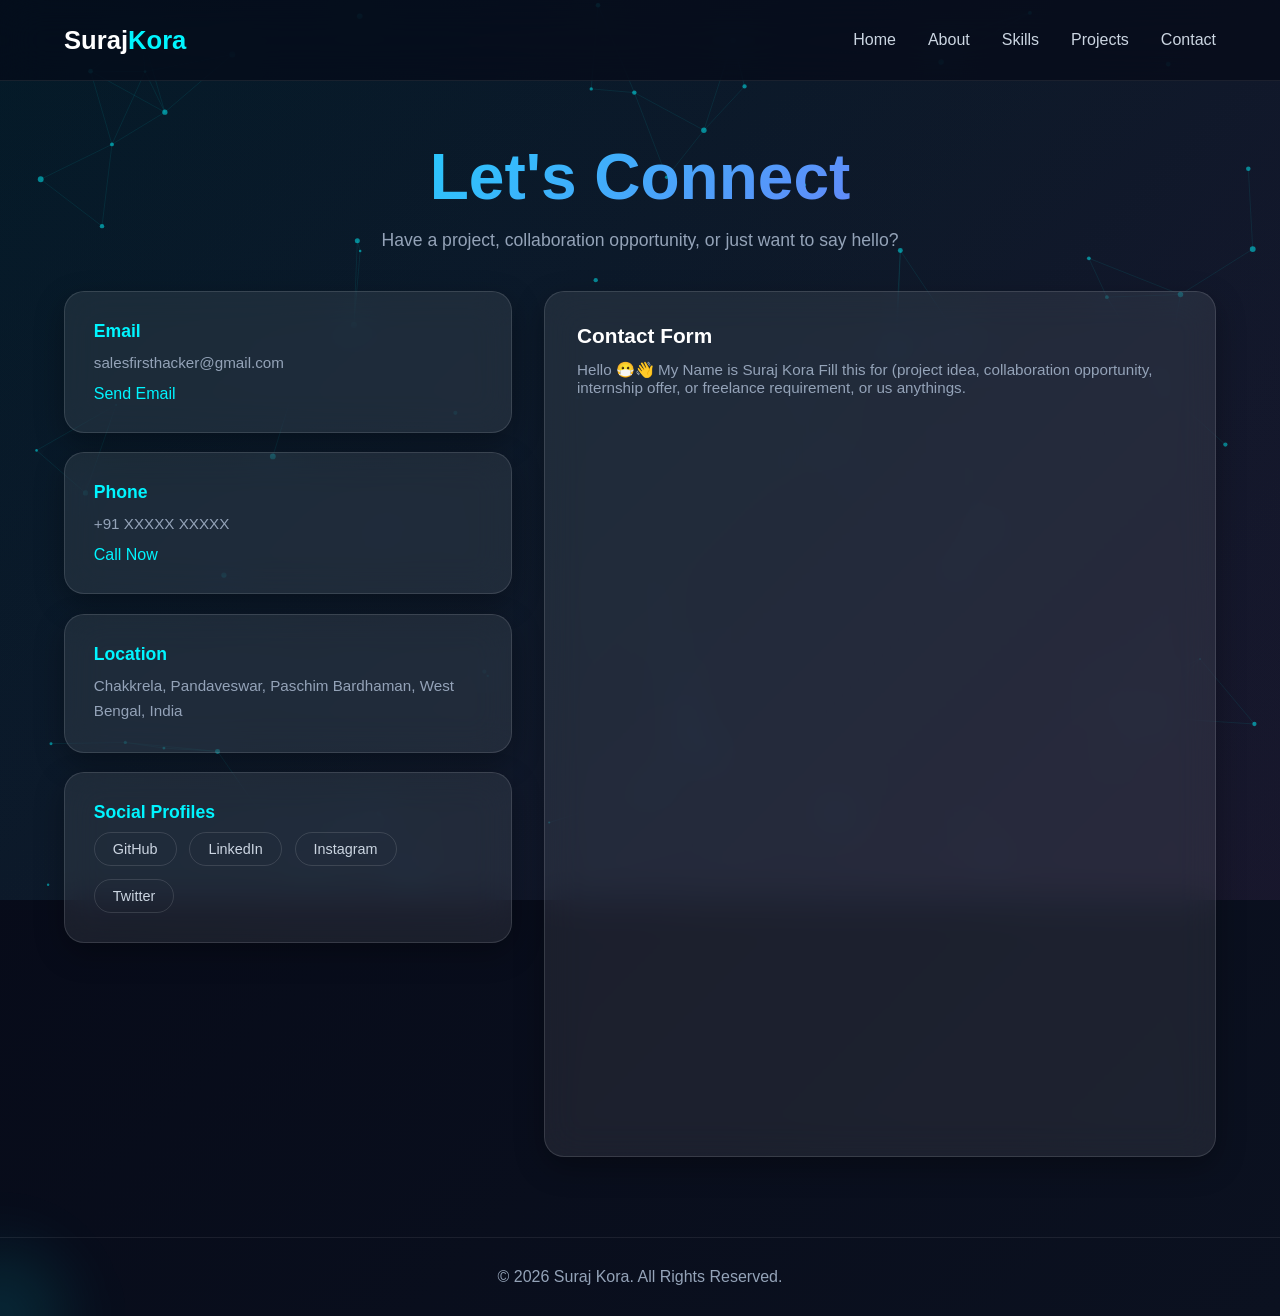
==== commit 9eb3a6c9: "Update contact.html" ====
--- a/contact.html
+++ b/contact.html
@@ -41,8 +41,8 @@
   <div class="glass contact-card reveal">
     <h3>Social Profiles</h3>
     <div class="contact-social">
-    <a href="https://github.com/salesfirstkora-cloud">LinkedIn">GitHub</a>
-    <a href="#</a>
+    <a href="https://github.com/salesfirstkora-cloud">GitHub</a>
+    <a href="#">LinkedIn</a>
     <a href="#">Instagram</a>
     <a href="#">Twitter</a>
     </div>
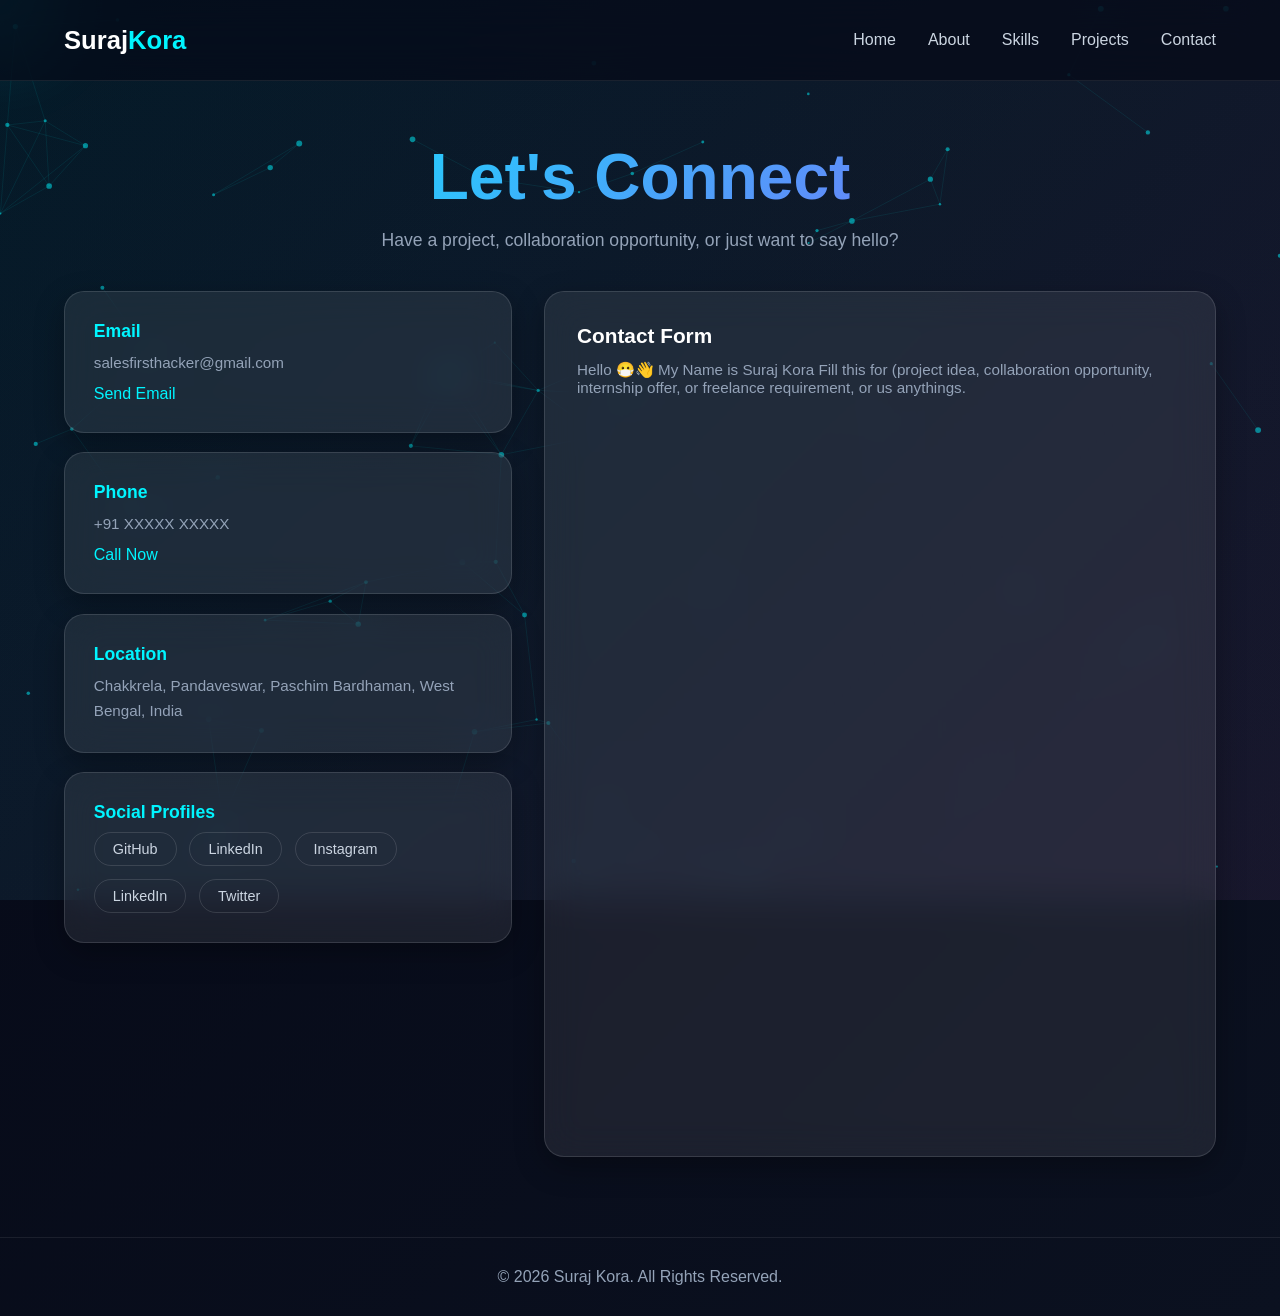
==== commit 92b4b881: "Update contact.html" ====
--- a/contact.html
+++ b/contact.html
@@ -43,7 +43,8 @@
     <div class="contact-social">
     <a href="https://github.com/salesfirstkora-cloud">GitHub</a>
     <a href="#">LinkedIn</a>
-    <a href="#">Instagram</a>
+    <a href="https://www.instagram.com/firstkora_cloud/">Instagram</a>
+    <a href="#">LinkedIn</a>
     <a href="#">Twitter</a>
     </div>
   </div>
